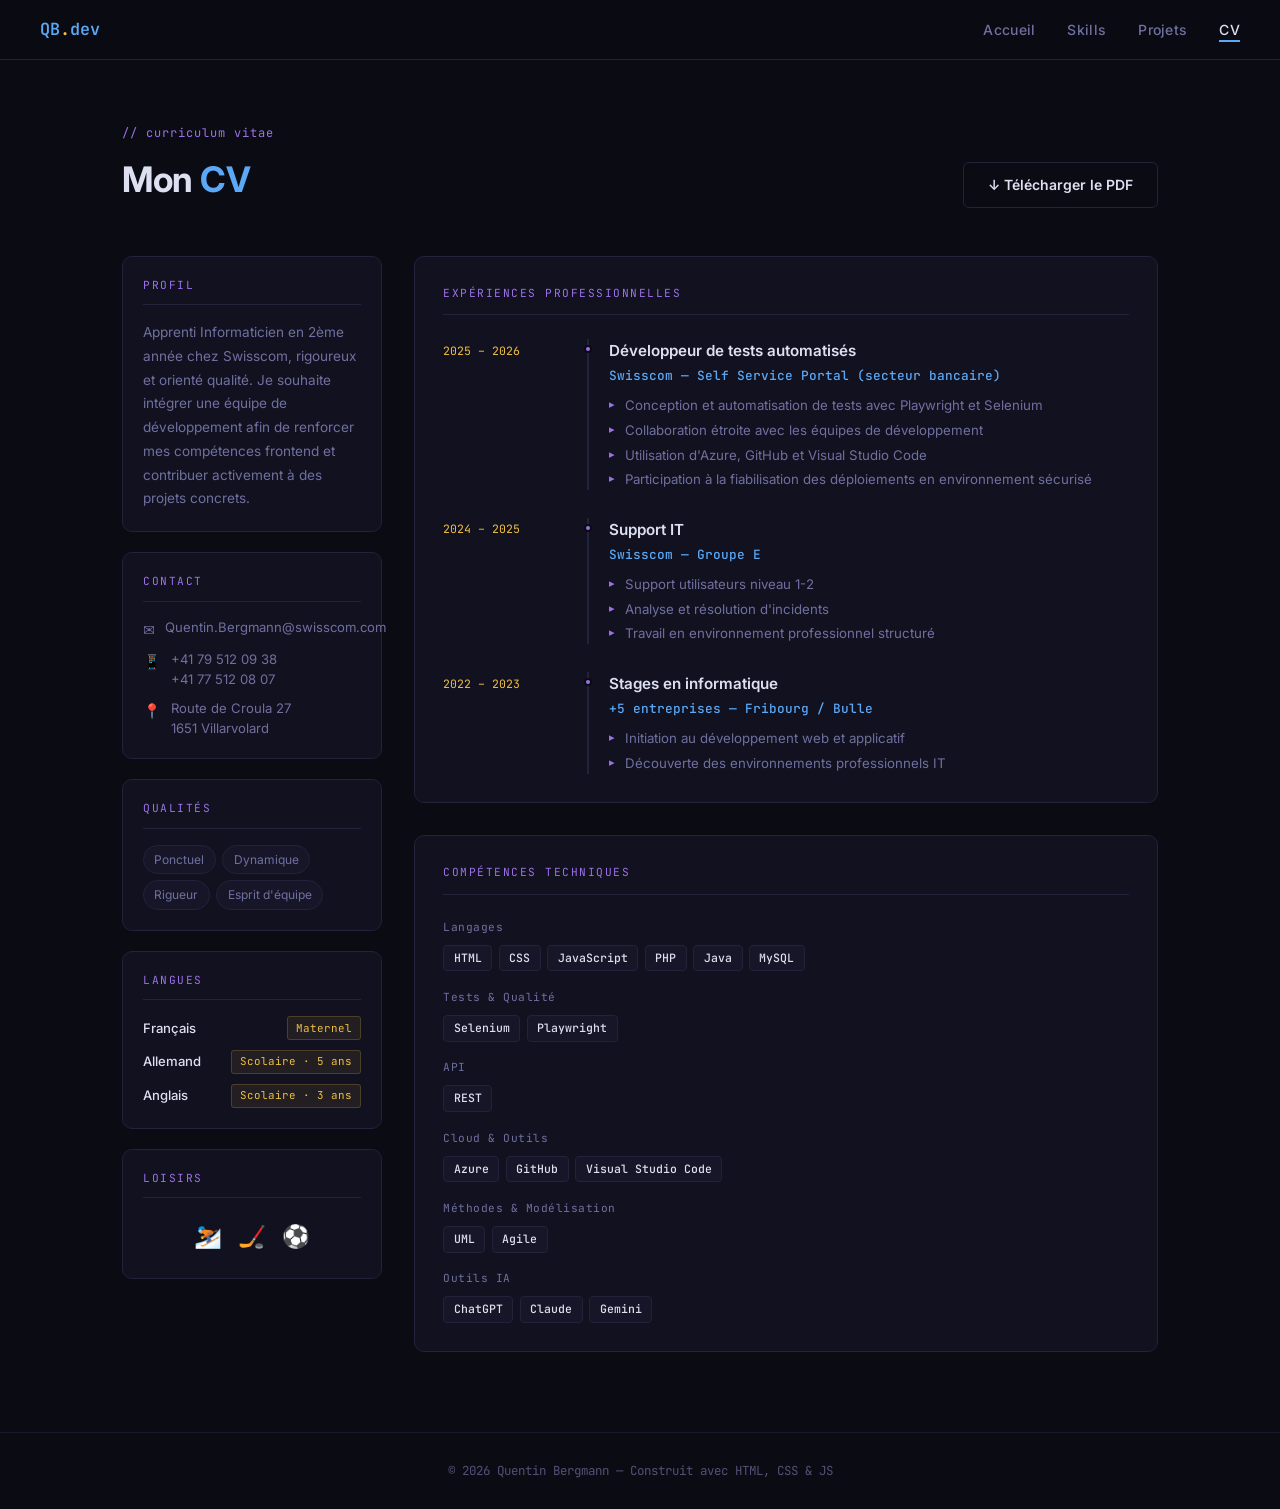
==== cv.html @ 7c6bdf78 "commit 1" ====
<!DOCTYPE html>
<html lang="fr">
<head>
  <meta charset="UTF-8">
  <meta name="viewport" content="width=device-width, initial-scale=1.0">
  <title>CV — Quentin Bergmann</title>
  <link rel="stylesheet" href="style.css">
</head>
<body>

  <nav>
    <a href="index.html" class="nav-logo">QB<span>.</span>dev</a>
    <ul class="nav-links">
      <li><a href="index.html">Accueil</a></li>
      <li><a href="skills.html">Skills</a></li>
      <li><a href="projets.html">Projets</a></li>
      <li><a href="cv.html">CV</a></li>
    </ul>
  </nav>

  <main class="page">
    <div class="container">

      <div class="section-header cv-section-header">
        <div>
          <p class="section-tag">// curriculum vitae</p>
          <h1 class="section-title">Mon <span>CV</span></h1>
        </div>
        <a href="Sources/544706.pdf" download="CV_Quentin_Bergmann.pdf" class="btn btn-outline">
          ↓ Télécharger le PDF
        </a>
      </div>

      <div class="cv-layout">

        <!-- ── SIDEBAR ── -->
        <aside class="cv-sidebar">

          <div class="cv-block">
            <div class="cv-block-title">Profil</div>
            <p class="cv-bio">Apprenti Informaticien en 2ème année chez Swisscom, rigoureux et orienté qualité. Je souhaite intégrer une équipe de développement afin de renforcer mes compétences frontend et contribuer activement à des projets concrets.</p>
          </div>

          <div class="cv-block">
            <div class="cv-block-title">Contact</div>
            <div class="cv-contact-item">
              <span class="cv-contact-icon">✉</span>
              <span>Quentin.Bergmann@swisscom.com</span>
            </div>
            <div class="cv-contact-item">
              <span class="cv-contact-icon">📱</span>
              <span>+41 79 512 09 38<br>+41 77 512 08 07</span>
            </div>
            <div class="cv-contact-item">
              <span class="cv-contact-icon">📍</span>
              <span>Route de Croula 27<br>1651 Villarvolard</span>
            </div>
          </div>

          <div class="cv-block">
            <div class="cv-block-title">Qualités</div>
            <div class="cv-tag-list">
              <span class="cv-tag">Ponctuel</span>
              <span class="cv-tag">Dynamique</span>
              <span class="cv-tag">Rigueur</span>
              <span class="cv-tag">Esprit d'équipe</span>
            </div>
          </div>

          <div class="cv-block">
            <div class="cv-block-title">Langues</div>
            <div class="cv-lang-item">
              <span class="cv-lang-name">Français</span>
              <span class="cv-lang-level">Maternel</span>
            </div>
            <div class="cv-lang-item">
              <span class="cv-lang-name">Allemand</span>
              <span class="cv-lang-level">Scolaire · 5 ans</span>
            </div>
            <div class="cv-lang-item">
              <span class="cv-lang-name">Anglais</span>
              <span class="cv-lang-level">Scolaire · 3 ans</span>
            </div>
          </div>

          <div class="cv-block">
            <div class="cv-block-title">Loisirs</div>
            <div class="cv-loisirs">
              <span title="Ski">⛷️</span>
              <span title="Hockey sur glace">🏒</span>
              <span title="Football">⚽</span>
            </div>
          </div>

        </aside>

        <!-- ── MAIN ── -->
        <div class="cv-main">

          <div class="cv-card">
            <div class="cv-card-title">Expériences Professionnelles</div>
            <div class="cv-timeline">

              <div class="cv-entry">
                <div class="cv-entry-period">2025 – 2026</div>
                <div class="cv-entry-body">
                  <div class="cv-entry-title">Développeur de tests automatisés</div>
                  <div class="cv-entry-company">Swisscom — Self Service Portal (secteur bancaire)</div>
                  <ul class="cv-entry-list">
                    <li>Conception et automatisation de tests avec Playwright et Selenium</li>
                    <li>Collaboration étroite avec les équipes de développement</li>
                    <li>Utilisation d'Azure, GitHub et Visual Studio Code</li>
                    <li>Participation à la fiabilisation des déploiements en environnement sécurisé</li>
                  </ul>
                </div>
              </div>

              <div class="cv-entry">
                <div class="cv-entry-period">2024 – 2025</div>
                <div class="cv-entry-body">
                  <div class="cv-entry-title">Support IT</div>
                  <div class="cv-entry-company">Swisscom — Groupe E</div>
                  <ul class="cv-entry-list">
                    <li>Support utilisateurs niveau 1-2</li>
                    <li>Analyse et résolution d'incidents</li>
                    <li>Travail en environnement professionnel structuré</li>
                  </ul>
                </div>
              </div>

              <div class="cv-entry">
                <div class="cv-entry-period">2022 – 2023</div>
                <div class="cv-entry-body">
                  <div class="cv-entry-title">Stages en informatique</div>
                  <div class="cv-entry-company">+5 entreprises — Fribourg / Bulle</div>
                  <ul class="cv-entry-list">
                    <li>Initiation au développement web et applicatif</li>
                    <li>Découverte des environnements professionnels IT</li>
                  </ul>
                </div>
              </div>

            </div>
          </div>

          <div class="cv-card">
            <div class="cv-card-title">Compétences Techniques</div>

            <div class="cv-skills-group">
              <div class="cv-skills-group-label">Langages</div>
              <div class="cv-skills-tags">
                <span class="cv-skill-tag">HTML</span>
                <span class="cv-skill-tag">CSS</span>
                <span class="cv-skill-tag">JavaScript</span>
                <span class="cv-skill-tag">PHP</span>
                <span class="cv-skill-tag">Java</span>
                <span class="cv-skill-tag">MySQL</span>
              </div>
            </div>

            <div class="cv-skills-group">
              <div class="cv-skills-group-label">Tests & Qualité</div>
              <div class="cv-skills-tags">
                <span class="cv-skill-tag">Selenium</span>
                <span class="cv-skill-tag">Playwright</span>
              </div>
            </div>

            <div class="cv-skills-group">
              <div class="cv-skills-group-label">API</div>
              <div class="cv-skills-tags">
                <span class="cv-skill-tag">REST</span>
              </div>
            </div>

            <div class="cv-skills-group">
              <div class="cv-skills-group-label">Cloud & Outils</div>
              <div class="cv-skills-tags">
                <span class="cv-skill-tag">Azure</span>
                <span class="cv-skill-tag">GitHub</span>
                <span class="cv-skill-tag">Visual Studio Code</span>
              </div>
            </div>

            <div class="cv-skills-group">
              <div class="cv-skills-group-label">Méthodes & Modélisation</div>
              <div class="cv-skills-tags">
                <span class="cv-skill-tag">UML</span>
                <span class="cv-skill-tag">Agile</span>
              </div>
            </div>

            <div class="cv-skills-group">
              <div class="cv-skills-group-label">Outils IA</div>
              <div class="cv-skills-tags">
                <span class="cv-skill-tag">ChatGPT</span>
                <span class="cv-skill-tag">Claude</span>
                <span class="cv-skill-tag">Gemini</span>
              </div>
            </div>

          </div>

        </div>
      </div>

    </div>
  </main>

  <footer>
    <p>© 2026 Quentin Bergmann — Construit avec HTML, CSS &amp; JS</p>
  </footer>

  <script src="script.js"></script>

</body>
</html>
---- style.css ----
@import url('https://fonts.googleapis.com/css2?family=Inter:wght@300;400;500;600;700&family=JetBrains+Mono:wght@400;500;600&display=swap');

*, *::before, *::after {
  box-sizing: border-box;
  margin: 0;
  padding: 0;
}

:root {
  --bg: #0b0b14;
  --surface: #111120;
  --surface2: #161628;
  --border: #22223a;
  --blue: #5ba8f5;
  --blue-glow: rgba(91, 168, 245, 0.15);
  --yellow: #f0c040;
  --yellow-glow: rgba(240, 192, 64, 0.15);
  --violet: #9d72e8;
  --violet-glow: rgba(157, 114, 232, 0.15);
  --text: #dde0f0;
  --muted: #7070a0;
  --font-mono: 'JetBrains Mono', monospace;
  --font-sans: 'Inter', system-ui, sans-serif;
}

html { scroll-behavior: smooth; }

body {
  background: var(--bg);
  color: var(--text);
  font-family: var(--font-sans);
  line-height: 1.6;
  min-height: 100vh;
}

/* ── NAV ─────────────────────────────────── */
nav {
  position: fixed;
  top: 0;
  width: 100%;
  z-index: 100;
  background: rgba(11, 11, 20, 0.88);
  backdrop-filter: blur(14px);
  border-bottom: 1px solid var(--border);
  padding: 0 2.5rem;
  height: 60px;
  display: flex;
  align-items: center;
  justify-content: space-between;
}

.nav-logo {
  font-family: var(--font-mono);
  font-size: 1.05rem;
  font-weight: 600;
  color: var(--blue);
  text-decoration: none;
}

.nav-logo span { color: var(--yellow); }

.nav-links {
  display: flex;
  gap: 2rem;
  list-style: none;
}

.nav-links a {
  color: var(--muted);
  text-decoration: none;
  font-size: 0.875rem;
  font-weight: 500;
  letter-spacing: 0.3px;
  transition: color 0.2s;
  position: relative;
}

.nav-links a::after {
  content: '';
  position: absolute;
  bottom: -4px;
  left: 0;
  width: 0;
  height: 2px;
  background: var(--blue);
  transition: width 0.2s;
}

.nav-links a:hover,
.nav-links a.active { color: var(--text); }

.nav-links a.active::after,
.nav-links a:hover::after { width: 100%; }

/* ── LAYOUT ──────────────────────────────── */
.page {
  padding-top: 60px;
  min-height: 100vh;
}

.container {
  max-width: 1100px;
  margin: 0 auto;
  padding: 0 2rem;
}

/* ── HERO ────────────────────────────────── */
.hero {
  min-height: calc(100vh - 60px);
  display: flex;
  align-items: center;
  position: relative;
  overflow: hidden;
}

.hero-grid {
  position: absolute;
  inset: 0;
  background-image:
    linear-gradient(var(--border) 1px, transparent 1px),
    linear-gradient(90deg, var(--border) 1px, transparent 1px);
  background-size: 60px 60px;
  opacity: 0.35;
  mask-image: radial-gradient(ellipse at 30% 50%, black 30%, transparent 70%);
}

.hero-content { position: relative; z-index: 1; }

.hero-name {
  font-family: var(--font-mono);
  font-size: 0.9rem;
  color: var(--yellow);
  letter-spacing: 2px;
  text-transform: uppercase;
  margin-bottom: 1rem;
  opacity: 0.85;
}

.hero-title {
  font-size: clamp(3.5rem, 9vw, 7.5rem);
  font-weight: 700;
  line-height: 0.95;
  letter-spacing: -3px;
  margin-bottom: 1.5rem;
  color: var(--text);
}

.hero-title span { color: var(--violet); }

.hero-subtitle {
  font-family: var(--font-mono);
  font-size: 1rem;
  color: var(--muted);
  margin-bottom: 1.5rem;
  min-height: 1.8rem;
}

.cursor {
  display: inline-block;
  width: 2px;
  height: 1em;
  background: var(--violet);
  vertical-align: text-bottom;
  margin-left: 1px;
  animation: blink 1s steps(1) infinite;
}

@keyframes blink {
  0%, 49% { opacity: 1; }
  50%, 100% { opacity: 0; }
}

.hero-bio {
  max-width: 500px;
  color: var(--muted);
  font-size: 0.95rem;
  margin-bottom: 2.5rem;
  line-height: 1.8;
}

.hero-actions {
  display: flex;
  gap: 1rem;
  flex-wrap: wrap;
}

/* ── BUTTONS ─────────────────────────────── */
.btn {
  display: inline-flex;
  align-items: center;
  gap: 0.5rem;
  padding: 0.65rem 1.5rem;
  border-radius: 6px;
  font-size: 0.875rem;
  font-weight: 600;
  text-decoration: none;
  transition: all 0.2s;
  cursor: pointer;
  border: none;
  font-family: var(--font-sans);
}

.btn-primary {
  background: var(--violet);
  color: #ffffff;
}

.btn-primary:hover {
  background: #b896f5;
  transform: translateY(-1px);
  box-shadow: 0 6px 20px var(--violet-glow);
}

.btn-outline {
  background: transparent;
  color: var(--text);
  border: 1px solid var(--border);
}

.btn-outline:hover {
  border-color: var(--violet);
  color: var(--violet);
  transform: translateY(-1px);
}

/* ── SECTION HEADER ──────────────────────── */
.section-header {
  margin-bottom: 3rem;
  padding-top: 4rem;
}

.section-tag {
  font-family: var(--font-mono);
  font-size: 0.75rem;
  color: var(--violet);
  letter-spacing: 1px;
  margin-bottom: 0.5rem;
}

.section-title {
  font-size: 2.2rem;
  font-weight: 700;
  letter-spacing: -0.5px;
}

.section-title span { color: var(--blue); }
.skills-section .section-title span { color: var(--violet); }

/* ── SKILLS ──────────────────────────────── */
.skills-section { padding-bottom: 5rem; }

.skills-category {
  margin-bottom: 3rem;
}

.skills-category-title {
  font-family: var(--font-mono);
  font-size: 0.8rem;
  color: var(--muted);
  letter-spacing: 1px;
  text-transform: uppercase;
  margin-bottom: 1rem;
  padding-bottom: 0.5rem;
  border-bottom: 1px solid var(--border);
}

.skills-grid {
  display: grid;
  grid-template-columns: repeat(auto-fill, minmax(130px, 1fr));
  gap: 1rem;
}

.skill-card {
  background: var(--surface);
  border: 1px solid var(--border);
  border-radius: 10px;
  padding: 1.5rem 1rem;
  text-align: center;
  transition: all 0.25s;
  cursor: default;
}

.skill-card:hover {
  border-color: var(--violet);
  background: var(--surface2);
  transform: translateY(-3px);
  box-shadow: 0 8px 28px var(--violet-glow);
}

.skill-card img {
  width: 48px;
  height: 48px;
  margin-bottom: 0.75rem;
  object-fit: contain;
}

.skill-icon-text {
  width: 48px;
  height: 48px;
  margin: 0 auto 0.75rem;
  border-radius: 8px;
  display: flex;
  align-items: center;
  justify-content: center;
  font-family: var(--font-mono);
  font-weight: 700;
  font-size: 1rem;
}

.skill-name {
  font-size: 0.82rem;
  font-weight: 600;
  color: var(--text);
  margin-bottom: 0.2rem;
}

.skill-level {
  font-size: 0.7rem;
  color: var(--muted);
  font-family: var(--font-mono);
}

/* ── PROJECTS ────────────────────────────── */
.projects-section { padding-bottom: 5rem; }

.projects-grid {
  display: grid;
  grid-template-columns: repeat(auto-fill, minmax(320px, 1fr));
  gap: 1.5rem;
}

.project-card {
  background: var(--surface);
  border: 1px solid var(--border);
  border-radius: 12px;
  padding: 1.75rem;
  display: flex;
  flex-direction: column;
  gap: 1rem;
  transition: all 0.25s;
  position: relative;
  overflow: hidden;
}

.project-card::before {
  content: '';
  position: absolute;
  top: 0; left: 0; right: 0;
  height: 3px;
  background: linear-gradient(90deg, var(--blue), var(--violet));
  opacity: 0;
  transition: opacity 0.25s;
}

.project-card:hover {
  background: var(--surface2);
  transform: translateY(-4px);
  box-shadow: 0 12px 40px rgba(0,0,0,0.5);
}

.project-card:hover::before { opacity: 1; }

.project-header {
  display: flex;
  justify-content: space-between;
  align-items: flex-start;
}

.project-icon { font-size: 1.75rem; }

.project-links {
  display: flex;
  gap: 0.5rem;
}

.project-links a {
  color: var(--muted);
  text-decoration: none;
  font-size: 0.75rem;
  padding: 0.2rem 0.55rem;
  border: 1px solid var(--border);
  border-radius: 4px;
  transition: all 0.2s;
  font-family: var(--font-mono);
}

.project-links a:hover {
  color: var(--blue);
  border-color: var(--blue);
}

.project-title {
  font-size: 1rem;
  font-weight: 600;
  color: var(--text);
}

.project-desc {
  font-size: 0.875rem;
  color: var(--muted);
  line-height: 1.7;
  flex: 1;
}

.project-tags {
  display: flex;
  flex-wrap: wrap;
  gap: 0.4rem;
}

.tag {
  font-family: var(--font-mono);
  font-size: 0.68rem;
  padding: 0.2rem 0.55rem;
  border-radius: 4px;
  font-weight: 500;
}

.tag-blue   { background: rgba(91, 168, 245, 0.1);  color: var(--blue);   border: 1px solid rgba(91,168,245,0.2); }
.tag-violet { background: rgba(157,114, 232, 0.1);  color: var(--violet); border: 1px solid rgba(157,114,232,0.2); }
.tag-yellow { background: rgba(240, 192,  64, 0.1); color: var(--yellow); border: 1px solid rgba(240,192,64,0.2); }

/* ── CV ──────────────────────────────────── */
.cv-section-header {
  display: flex;
  align-items: flex-end;
  justify-content: space-between;
  flex-wrap: wrap;
  gap: 1rem;
}

.cv-layout {
  display: grid;
  grid-template-columns: 260px 1fr;
  gap: 2rem;
  padding-bottom: 5rem;
  align-items: start;
}

/* Sidebar */
.cv-sidebar {
  display: flex;
  flex-direction: column;
  gap: 1.25rem;
  position: sticky;
  top: 80px;
}

.cv-block {
  background: var(--surface);
  border: 1px solid var(--border);
  border-radius: 10px;
  padding: 1.25rem;
}

.cv-block-title {
  font-family: var(--font-mono);
  font-size: 0.7rem;
  color: var(--violet);
  letter-spacing: 1.5px;
  text-transform: uppercase;
  margin-bottom: 1rem;
  padding-bottom: 0.6rem;
  border-bottom: 1px solid var(--border);
}

.cv-bio {
  font-size: 0.85rem;
  color: var(--muted);
  line-height: 1.75;
}

.cv-contact-item {
  display: flex;
  align-items: flex-start;
  gap: 0.6rem;
  font-size: 0.82rem;
  color: var(--muted);
  margin-bottom: 0.6rem;
  line-height: 1.5;
}

.cv-contact-item:last-child { margin-bottom: 0; }

.cv-contact-icon {
  font-size: 0.9rem;
  margin-top: 1px;
  flex-shrink: 0;
}

.cv-tag-list {
  display: flex;
  flex-wrap: wrap;
  gap: 0.4rem;
}

.cv-tag {
  font-size: 0.75rem;
  padding: 0.25rem 0.65rem;
  border-radius: 20px;
  border: 1px solid var(--border);
  color: var(--muted);
  background: var(--surface2);
}

.cv-lang-item {
  display: flex;
  justify-content: space-between;
  align-items: center;
  margin-bottom: 0.6rem;
  font-size: 0.82rem;
}

.cv-lang-item:last-child { margin-bottom: 0; }

.cv-lang-name { color: var(--text); font-weight: 500; }

.cv-lang-level {
  font-family: var(--font-mono);
  font-size: 0.68rem;
  color: var(--yellow);
  background: rgba(240,192,64,0.08);
  border: 1px solid rgba(240,192,64,0.2);
  padding: 0.15rem 0.5rem;
  border-radius: 3px;
}

.cv-loisirs {
  display: flex;
  gap: 1rem;
  font-size: 1.4rem;
  justify-content: center;
  padding: 0.25rem 0;
}

/* Main */
.cv-main {
  display: flex;
  flex-direction: column;
  gap: 2rem;
}

.cv-card {
  background: var(--surface);
  border: 1px solid var(--border);
  border-radius: 10px;
  padding: 1.75rem;
}

.cv-card-title {
  font-family: var(--font-mono);
  font-size: 0.7rem;
  color: var(--violet);
  letter-spacing: 1.5px;
  text-transform: uppercase;
  margin-bottom: 1.5rem;
  padding-bottom: 0.75rem;
  border-bottom: 1px solid var(--border);
}

/* Timeline */
.cv-timeline {
  display: flex;
  flex-direction: column;
  gap: 0;
}

.cv-entry {
  display: grid;
  grid-template-columns: 120px 1fr;
  gap: 0 1.5rem;
  position: relative;
  padding-bottom: 1.75rem;
}

.cv-entry:last-child { padding-bottom: 0; }

.cv-entry-period {
  font-family: var(--font-mono);
  font-size: 0.72rem;
  color: var(--yellow);
  padding-top: 0.2rem;
  line-height: 1.4;
}

.cv-entry-body {
  border-left: 2px solid var(--border);
  padding-left: 1.25rem;
  position: relative;
}

.cv-entry-body::before {
  content: '';
  position: absolute;
  left: -5px;
  top: 6px;
  width: 8px;
  height: 8px;
  border-radius: 50%;
  background: var(--violet);
  border: 2px solid var(--bg);
}

.cv-entry-title {
  font-size: 0.95rem;
  font-weight: 600;
  color: var(--text);
  margin-bottom: 0.15rem;
}

.cv-entry-company {
  font-size: 0.8rem;
  color: var(--blue);
  font-weight: 500;
  margin-bottom: 0.6rem;
  font-family: var(--font-mono);
}

.cv-entry-list {
  list-style: none;
  display: flex;
  flex-direction: column;
  gap: 0.3rem;
}

.cv-entry-list li {
  font-size: 0.83rem;
  color: var(--muted);
  padding-left: 1rem;
  position: relative;
  line-height: 1.5;
}

.cv-entry-list li::before {
  content: '▸';
  position: absolute;
  left: 0;
  color: var(--violet);
  font-size: 0.7rem;
}

/* Skills grid in CV */
.cv-skills-group {
  margin-bottom: 1.1rem;
}

.cv-skills-group:last-child { margin-bottom: 0; }

.cv-skills-group-label {
  font-family: var(--font-mono);
  font-size: 0.7rem;
  color: var(--muted);
  letter-spacing: 0.5px;
  margin-bottom: 0.5rem;
}

.cv-skills-tags {
  display: flex;
  flex-wrap: wrap;
  gap: 0.4rem;
}

.cv-skill-tag {
  font-family: var(--font-mono);
  font-size: 0.72rem;
  padding: 0.2rem 0.6rem;
  border-radius: 4px;
  font-weight: 500;
  background: var(--surface2);
  border: 1px solid var(--border);
  color: var(--text);
  transition: all 0.2s;
}

.cv-skill-tag:hover {
  border-color: var(--violet);
  color: var(--violet);
}

/* Responsive */
@media (max-width: 800px) {
  .cv-layout {
    grid-template-columns: 1fr;
  }
  .cv-sidebar {
    position: static;
  }
  .cv-section-header {
    align-items: flex-start;
    flex-direction: column;
  }
}

/* ── FOOTER ──────────────────────────────── */
footer {
  border-top: 1px solid var(--border);
  padding: 1.75rem 2rem;
  text-align: center;
  color: var(--muted);
  font-size: 0.78rem;
  font-family: var(--font-mono);
  opacity: 0.7;
}

/* ── RESPONSIVE ──────────────────────────── */
@media (max-width: 640px) {
  nav { padding: 0 1.25rem; }
  .nav-links { gap: 1.25rem; }
  .container { padding: 0 1.25rem; }
  .projects-grid { grid-template-columns: 1fr; }
  .skills-grid { grid-template-columns: repeat(auto-fill, minmax(110px, 1fr)); }
}
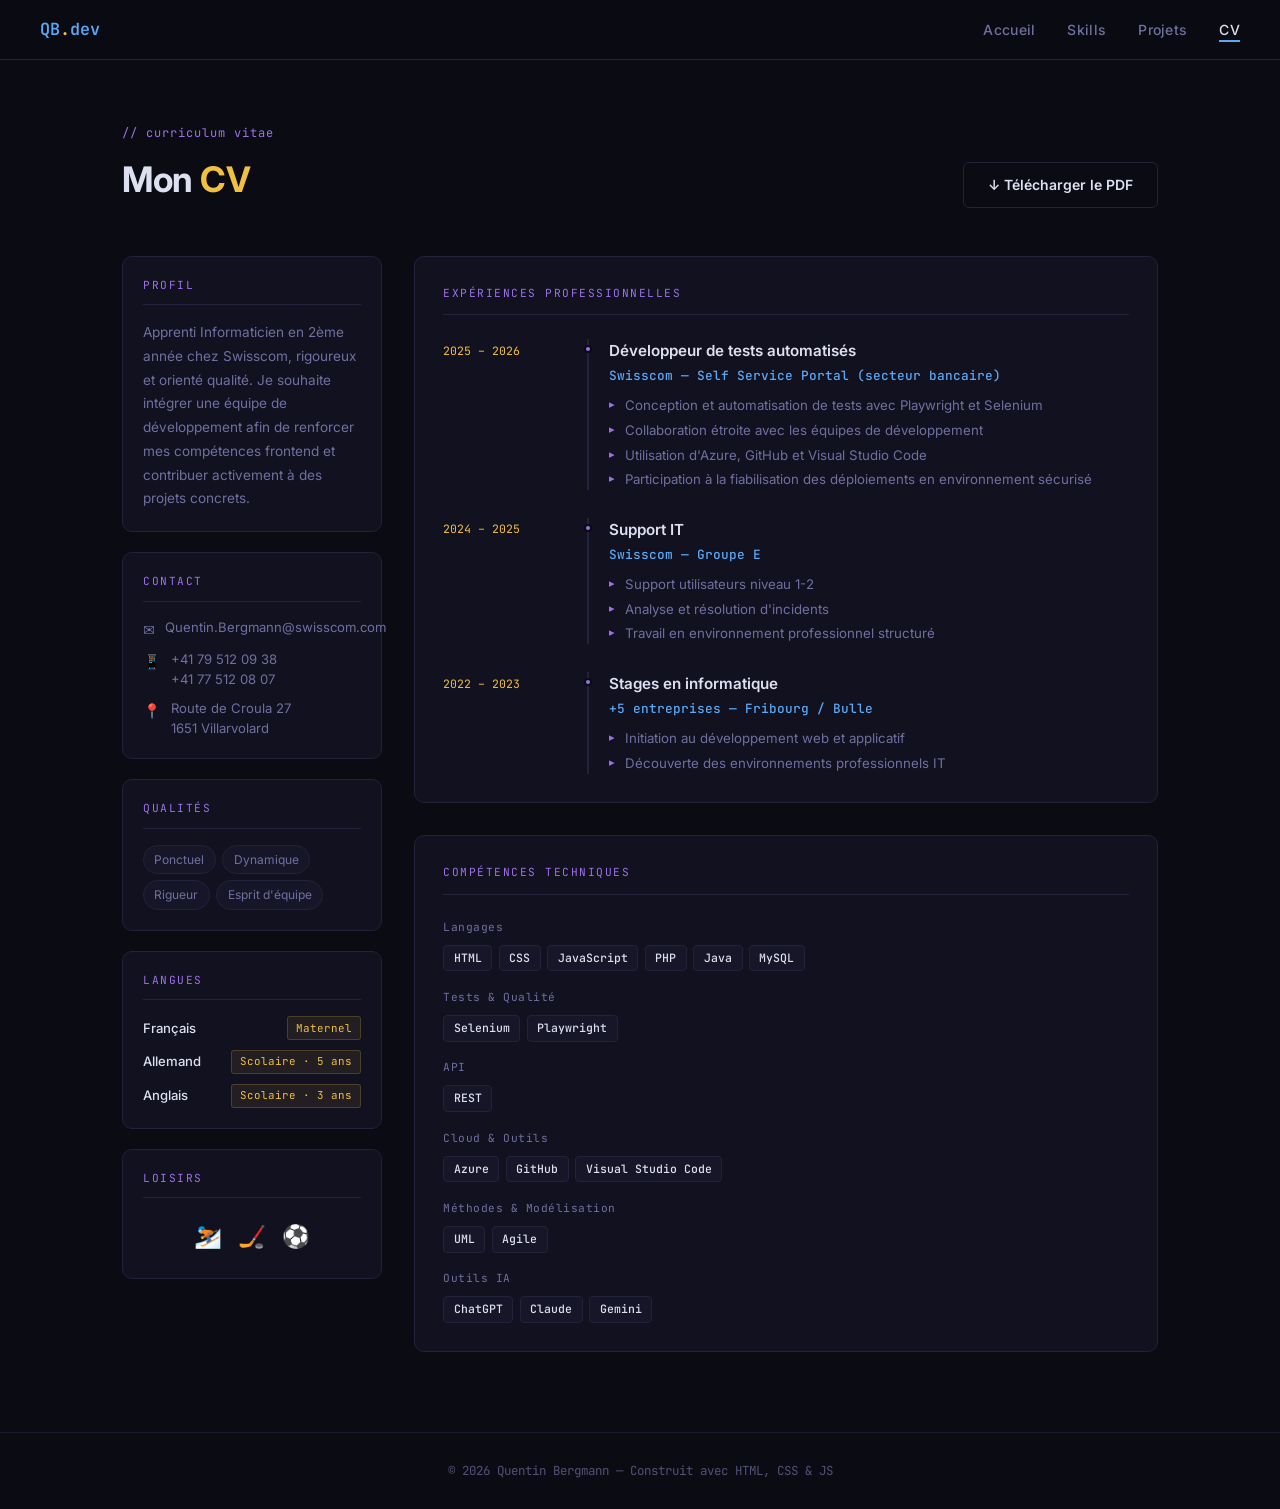
==== commit df2b0909: "commit 2" ====
--- a/cv.html
+++ b/cv.html
@@ -10,6 +10,9 @@
 
   <nav>
     <a href="index.html" class="nav-logo">QB<span>.</span>dev</a>
+    <button class="nav-burger" id="nav-burger" aria-label="Menu">
+      <span></span><span></span><span></span>
+    </button>
     <ul class="nav-links">
       <li><a href="index.html">Accueil</a></li>
       <li><a href="skills.html">Skills</a></li>
--- a/style.css
+++ b/style.css
@@ -243,7 +243,7 @@
   letter-spacing: -0.5px;
 }
 
-.section-title span { color: var(--blue); }
+.section-title span { color: var(--yellow); }
 .skills-section .section-title span { color: var(--violet); }
 
 /* ── SKILLS ──────────────────────────────── */
@@ -359,6 +359,14 @@
 }
 
 .project-card:hover::before { opacity: 1; }
+
+.project-card--yellow::before {
+  background: linear-gradient(90deg, var(--yellow), var(--violet));
+}
+
+.project-card--yellow:hover {
+  box-shadow: 0 12px 40px var(--yellow-glow);
+}
 
 .project-header {
   display: flex;
@@ -702,11 +710,110 @@
   opacity: 0.7;
 }
 
+/* ── HAMBURGER ───────────────────────────── */
+.nav-burger {
+  display: none;
+  flex-direction: column;
+  justify-content: center;
+  gap: 5px;
+  background: none;
+  border: none;
+  cursor: pointer;
+  padding: 4px;
+  z-index: 110;
+}
+
+.nav-burger span {
+  display: block;
+  width: 22px;
+  height: 2px;
+  background: var(--text);
+  border-radius: 2px;
+  transition: all 0.25s;
+  transform-origin: center;
+}
+
+/* Burger → X animation */
+nav.nav-open .nav-burger span:nth-child(1) { transform: translateY(7px) rotate(45deg); }
+nav.nav-open .nav-burger span:nth-child(2) { opacity: 0; }
+nav.nav-open .nav-burger span:nth-child(3) { transform: translateY(-7px) rotate(-45deg); }
+
 /* ── RESPONSIVE ──────────────────────────── */
-@media (max-width: 640px) {
-  nav { padding: 0 1.25rem; }
-  .nav-links { gap: 1.25rem; }
+@media (max-width: 680px) {
+  nav {
+    padding: 0 1.25rem;
+    flex-wrap: wrap;
+    height: auto;
+    min-height: 60px;
+    align-items: center;
+  }
+
+  .nav-burger { display: flex; }
+
+  .nav-links {
+    display: none;
+    flex-direction: column;
+    gap: 0;
+    width: 100%;
+    padding: 0.5rem 0 1rem;
+    order: 3;
+  }
+
+  nav.nav-open .nav-links { display: flex; }
+
+  .nav-links a {
+    padding: 0.65rem 0;
+    font-size: 0.95rem;
+    border-bottom: 1px solid var(--border);
+  }
+
+  .nav-links a::after { display: none; }
+
   .container { padding: 0 1.25rem; }
+
+  /* Hero */
+  .hero-title {
+    font-size: clamp(2.6rem, 12vw, 3.8rem);
+    letter-spacing: -1px;
+    line-height: 1;
+  }
+
+  .hero-bio { max-width: 100%; }
+
+  .section-header { padding-top: 2.5rem; }
+
+  /* Skills */
+  .skills-grid { grid-template-columns: repeat(auto-fill, minmax(100px, 1fr)); }
+
+  /* Projects */
   .projects-grid { grid-template-columns: 1fr; }
-  .skills-grid { grid-template-columns: repeat(auto-fill, minmax(110px, 1fr)); }
-}
+
+  /* CV */
+  .cv-layout {
+    grid-template-columns: 1fr;
+  }
+
+  .cv-sidebar { position: static; }
+
+  .cv-section-header {
+    align-items: flex-start;
+    flex-direction: column;
+  }
+
+  .cv-entry {
+    grid-template-columns: 1fr;
+    gap: 0.25rem;
+  }
+
+  .cv-entry-period {
+    padding-top: 0;
+    font-size: 0.7rem;
+  }
+
+  .cv-entry-body {
+    border-left: 2px solid var(--border);
+    padding-left: 1rem;
+  }
+
+  .cv-card { padding: 1.25rem; }
+}
